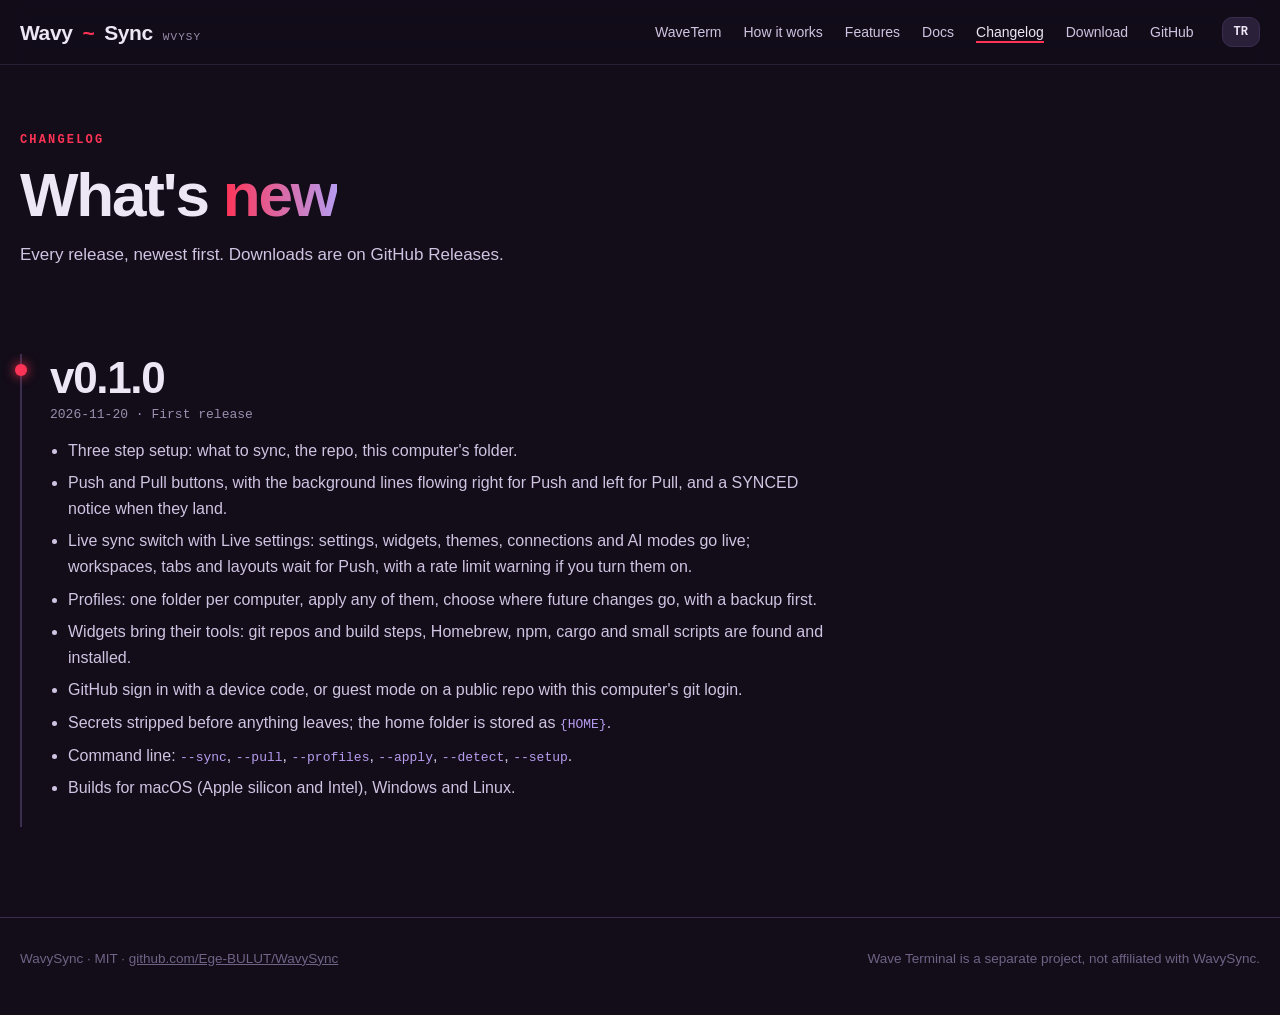
==== site/changelog/index.html @ 3834f9b3 "Site: WaveTerm, Features, Download, Docs and Changelog pages; What is WaveTerm expander; editor page" ====
<!doctype html>
<html lang="en">
<head>
<meta charset="utf-8">
<meta name="viewport" content="width=device-width, initial-scale=1">
<title>Changelog · WavySync</title>
<meta name="description" content="What changed in each WavySync release.">
<meta property="og:title" content="Changelog · WavySync">
<meta property="og:description" content="What changed in each WavySync release.">
<meta property="og:image" content="https://wavysync.vercel.app/main.png">
<meta name="theme-color" content="#120d19">
<link rel="icon" href="data:image/svg+xml,%3Csvg xmlns='http://www.w3.org/2000/svg' viewBox='0 0 32 32'%3E%3Crect width='32' height='32' rx='8' fill='%23120d19'/%3E%3Cpath d='M5 19c4-8 8-8 11-3s7 5 11-3' fill='none' stroke='%23ff3355' stroke-width='3.5' stroke-linecap='round'/%3E%3C/svg%3E">
<link rel="stylesheet" href="../site.css">
</head>
<body>

<nav>
  <div class="wrap">
    <a class="brand" href="../">Wavy<b>~</b>Sync <small>WVYSY</small></a>
    <div class="links">
      <a href="../waveterm/" data-i="nav.wt">WaveTerm</a>
      <a href="../#how" class="opt" data-i="nav.how">How it works</a>
      <a href="../features/" data-i="nav.features">Features</a>
      <a href="../docs/" data-i="nav.docs">Docs</a>
      <a href="../changelog/" class="opt on" data-i="nav.changelog">Changelog</a>
      <a href="../download/" data-i="nav.download">Download</a>
      <a href="https://github.com/Ege-BULUT/WavySync" class="opt">GitHub</a>
    </div>
    <button class="btn lang" id="lang" aria-label="Language">TR</button>
  </div>
</nav>

<header class="page-head">
  <div class="wrap">
    <span class="caps" data-i="cl.k">Changelog</span>
    <h1 data-i="cl.h">What's <em>new</em></h1>
    <p class="sub" data-i="cl.p">Every release, newest first. Downloads are on GitHub Releases.</p>
  </div>
</header>

<section>
  <div class="wrap">
    <div class="release reveal">
      <h2><a href="https://github.com/Ege-BULUT/WavySync/releases/tag/v0.1.0" style="text-decoration:none">v0.1.0</a></h2>
      <div class="date">2026-11-20 · <span data-i="cl.first">First release</span></div>
      <ul data-l="en">
        <li>Three step setup: what to sync, the repo, this computer's folder.</li>
        <li>Push and Pull buttons, with the background lines flowing right for Push and left for Pull, and a SYNCED notice when they land.</li>
        <li>Live sync switch with Live settings: settings, widgets, themes, connections and AI modes go live; workspaces, tabs and layouts wait for Push, with a rate limit warning if you turn them on.</li>
        <li>Profiles: one folder per computer, apply any of them, choose where future changes go, with a backup first.</li>
        <li>Widgets bring their tools: git repos and build steps, Homebrew, npm, cargo and small scripts are found and installed.</li>
        <li>GitHub sign in with a device code, or guest mode on a public repo with this computer's git login.</li>
        <li>Secrets stripped before anything leaves; the home folder is stored as <code>{HOME}</code>.</li>
        <li>Command line: <code>--sync</code>, <code>--pull</code>, <code>--profiles</code>, <code>--apply</code>, <code>--detect</code>, <code>--setup</code>.</li>
        <li>Builds for macOS (Apple silicon and Intel), Windows and Linux.</li>
      </ul>
      <ul data-l="tr">
        <li>Üç adımlı kurulum: ne senkronlansın, depo, bu bilgisayarın klasörü.</li>
        <li>Push ve Pull butonları: Push'ta arka plan çizgileri sağa, Pull'da sola akar; iş bitince SYNCED bildirimi çıkar.</li>
        <li>Canlı senkron anahtarı ve Canlı ayarlar: ayarlar, widget'lar, temalar, bağlantılar ve AI modları canlı gider; çalışma alanları, sekmeler ve düzenler Push'u bekler, açmak istersen hız limiti uyarısı çıkar.</li>
        <li>Profiller: her bilgisayara bir klasör, herhangi birini uygula, değişikliklerin nereye gideceğini seç; önce yedek alınır.</li>
        <li>Widget'lar araçlarıyla gelir: git depoları ve derleme adımları, Homebrew, npm, cargo ve küçük betikler bulunur ve kurulur.</li>
        <li>Cihaz koduyla GitHub girişi ya da bu bilgisayarın git girişiyle public bir depoda misafir modu.</li>
        <li>Bir şey çıkmadan önce gizli bilgiler ayıklanır; ev klasörü <code>{HOME}</code> olarak saklanır.</li>
        <li>Komut satırı: <code>--sync</code>, <code>--pull</code>, <code>--profiles</code>, <code>--apply</code>, <code>--detect</code>, <code>--setup</code>.</li>
        <li>macOS (Apple silicon ve Intel), Windows ve Linux için derlemeler.</li>
      </ul>
    </div>
  </div>
</section>

<footer>
  <div class="wrap">
    <span>WavySync · MIT · <a href="https://github.com/Ege-BULUT/WavySync">github.com/Ege-BULUT/WavySync</a></span>
    <span data-i="foot">Wave Terminal is a separate project, not affiliated with WavySync.</span>
  </div>
</footer>

<script src="../site.js"></script>
</body>
</html>
---- site/site.css ----
:root {
  --bg: #120d19; --bg2: #17111f; --panel: #1f172b; --panel2: #2a2039; --edge: #3a2d4f;
  --violet: #6b5590; --lilac: #b79cf0; --red: #cf0a2c; --red2: #ff3355;
  --ink: #ede6f5; --soft: #cfc4e2; --muted: #9a8fae; --dim: #6f6386; --ok: #4fd18b;
  --mono: ui-monospace, "SF Mono", "JetBrains Mono", "Cascadia Mono", Menlo, Consolas, monospace;
  --sans: Inter, ui-sans-serif, -apple-system, BlinkMacSystemFont, "Segoe UI", Roboto, Helvetica, Arial, sans-serif;
  --wrap: min(1240px, calc(100vw - 32px));
}
* { box-sizing: border-box; }
html { scroll-behavior: smooth; }
body { margin: 0; background: var(--bg); color: var(--ink); font: 16px/1.6 var(--sans); overflow-x: hidden; }
a { color: inherit; }
img { height: auto; }
.wrap { width: var(--wrap); margin: 0 auto; }
.mono { font-family: var(--mono); }
.caps { font: 700 12px/1 var(--mono); letter-spacing: .18em; text-transform: uppercase; color: var(--red2); }

/* nav */
nav { position: sticky; top: 0; z-index: 20; backdrop-filter: blur(14px); background: rgba(18, 13, 25, .72); border-bottom: 1px solid rgba(58, 45, 79, .6); }
nav .wrap { display: flex; align-items: center; gap: 28px; height: 64px; }
.brand { font: 800 21px/1 var(--sans); text-decoration: none; letter-spacing: -.02em; display: flex; align-items: baseline; gap: 10px; }
.brand b { color: var(--red2); font-weight: 800; }
.brand small { font: 500 11px var(--mono); color: var(--muted); letter-spacing: .1em; }
nav .links { display: flex; gap: 22px; margin-left: auto; font-size: 14px; color: var(--soft); }
nav .links a { text-decoration: none; }
nav .links a:hover { color: var(--ink); }
.btn { display: inline-flex; align-items: center; gap: 8px; padding: 10px 16px; border-radius: 10px; font: 600 14px var(--sans); text-decoration: none; border: 1px solid var(--edge); background: var(--panel2); color: var(--ink); cursor: pointer; transition: background .2s, transform .2s; }
.btn:hover { background: var(--edge); transform: translateY(-1px); }
.btn.red { background: var(--red); border-color: var(--red); }
.btn.red:hover { background: var(--red2); border-color: var(--red2); }
.lang { padding: 7px 11px; font: 700 12px var(--mono); }

/* hero */
.hero { position: relative; padding: 56px 0 40px; }
.hero svg.bg { position: absolute; inset: 0; width: 100%; height: 100%; pointer-events: none; }
.tilde-fill { fill: var(--bg2); stroke: var(--edge); stroke-width: 1.5; }
.swift { fill: none; stroke-linecap: round; }
.swift.base { stroke: rgba(207, 10, 44, .28); stroke-width: 1.2; }
.swift.a { stroke: var(--red2); stroke-width: 3; stroke-dasharray: 260 2400; animation: flow 4.2s linear infinite; }
.swift.b { stroke: var(--lilac); stroke-width: 1.6; stroke-dasharray: 120 2400; animation: flow 5.6s linear infinite reverse; opacity: .7; }
.swift.c { stroke: var(--red); stroke-width: 2; stroke-dasharray: 80 1400; animation: flow 3.1s linear infinite; }
@keyframes flow { from { stroke-dashoffset: 2600; } to { stroke-dashoffset: 0; } }
.hero-grid { position: relative; display: grid; grid-template-columns: 1.05fr 1fr; gap: 40px; align-items: center; }
.logo { width: 100%; max-width: 640px; display: block; filter: drop-shadow(0 30px 60px rgba(207, 10, 44, .18)); border-radius: 20px; }
h1 { font: 800 clamp(36px, 5vw, 62px)/1.04 var(--sans); letter-spacing: -.035em; margin: 34px 0 18px; }
h1 em, h2 em { font-style: normal; background: linear-gradient(90deg, var(--red2), var(--lilac), var(--red2)) 0 0 / 200% 100%; -webkit-background-clip: text; background-clip: text; color: transparent; animation: shift 6s linear infinite; }
@keyframes shift { to { background-position: -200% 0; } }
.lead { font-size: 18px; color: var(--soft); max-width: 560px; margin: 0 0 28px; }
.cta { display: flex; gap: 12px; flex-wrap: wrap; }
.shot { position: relative; transform: perspective(1400px) rotateY(-9deg) rotateX(4deg); animation: float 7s ease-in-out infinite; }
.shot img { width: 118%; max-width: none; margin-left: -6%; display: block; filter: drop-shadow(0 40px 70px rgba(0, 0, 0, .55)); }
@keyframes float { 0%, 100% { transform: perspective(1400px) rotateY(-9deg) rotateX(4deg) translateY(0); } 50% { transform: perspective(1400px) rotateY(-7deg) rotateX(3deg) translateY(-12px); } }
.ticker { margin-top: 30px; display: flex; gap: 22px; flex-wrap: wrap; font: 500 12px var(--mono); color: var(--dim); letter-spacing: .08em; }
.ticker span b { color: var(--ok); font-weight: 700; }

/* sections */
section { padding: 90px 0; position: relative; }
h2 { font: 800 clamp(30px, 3.6vw, 44px)/1.1 var(--sans); letter-spacing: -.03em; margin: 12px 0 14px; }
.sub { color: var(--soft); max-width: 640px; margin: 0 0 40px; font-size: 17px; }
h2:not(:has(+ .sub)) { margin-bottom: 40px; }
.divider { display: block; width: 100%; height: 70px; }
.divider path { fill: none; stroke: var(--edge); stroke-width: 1.5; }
.divider .run { stroke: var(--red2); stroke-width: 2.5; stroke-dasharray: 140 3000; animation: flow 5s linear infinite; }

/* diagrams */
.stage { background: linear-gradient(180deg, var(--bg2), var(--bg)); border: 1px solid var(--edge); border-radius: 28px; padding: 28px; position: relative; overflow: hidden; }
.stage + .stage { margin-top: 26px; }
.stage-head { display: flex; align-items: baseline; gap: 14px; margin-bottom: 8px; flex-wrap: wrap; }
.stage-head h3 { font: 700 21px var(--sans); margin: 0; letter-spacing: -.01em; }
.stage-head p { margin: 0; color: var(--muted); font-size: 15px; }
.stage svg { width: 100%; height: auto; display: block; }
.node rect { fill: var(--panel); stroke: var(--edge); stroke-width: 1.5; }
.node .t { fill: var(--ink); font: 600 15px var(--sans); }
.node .s { fill: var(--muted); font: 500 12px var(--mono); }
.node.repo rect { fill: #221530; stroke: var(--red); stroke-width: 2; }
.node .scr { fill: var(--bg); stroke: var(--edge); }
.wire { fill: none; stroke: var(--edge); stroke-width: 2; }
.wire.hot { stroke: url(#wireGrad); stroke-width: 2.5; stroke-dasharray: 8 10; animation: dash 1.2s linear infinite; }
@keyframes dash { to { stroke-dashoffset: -36; } }
.pkt { fill: var(--red2); filter: drop-shadow(0 0 6px var(--red2)); }
.pkt.v { fill: var(--lilac); filter: drop-shadow(0 0 6px var(--lilac)); }
.folder { font: 500 12.5px var(--mono); fill: var(--soft); }
.folder.on { animation: blink 3s ease-in-out infinite; }
@keyframes blink { 0%, 100% { fill: var(--soft); } 12% { fill: var(--red2); } 30% { fill: var(--soft); } }

/* apply pipeline */
.steps { display: grid; grid-template-columns: repeat(5, 1fr); gap: 14px; margin-top: 46px; position: relative; }
.step { background: var(--panel); border: 1px solid var(--edge); border-radius: 16px; padding: 16px; position: relative; z-index: 1; animation: lit 10s infinite; }
.step:nth-child(1) { animation-delay: 0s; } .step:nth-child(2) { animation-delay: 2s; } .step:nth-child(3) { animation-delay: 4s; } .step:nth-child(4) { animation-delay: 6s; } .step:nth-child(5) { animation-delay: 8s; }
@keyframes lit { 0%, 18% { z-index: 3; border-color: var(--red); box-shadow: 0 0 0 1px var(--red), 0 14px 40px rgba(207, 10, 44, .25); transform: translateY(-4px); } 24%, 100% { z-index: 1; border-color: var(--edge); box-shadow: none; transform: none; } }
.step .n { font: 700 12px var(--mono); color: var(--red2); letter-spacing: .12em; }
.step h4 { margin: 8px 0 6px; font: 700 16px var(--sans); }
.step p { margin: 0; color: var(--muted); font-size: 13.5px; line-height: 1.5; }
.step .ic { width: 36px; height: 36px; border-radius: 10px; background: var(--panel2); display: grid; place-items: center; margin-bottom: 10px; }
.step .ic svg { width: 20px; height: 20px; stroke: var(--lilac); fill: none; stroke-width: 1.8; stroke-linecap: round; stroke-linejoin: round; }
.rail { position: absolute; left: 0; right: 0; top: -36px; height: 28px; z-index: 4; pointer-events: none; }
.rail svg { width: 100%; height: 28px; display: block; overflow: visible; }

/* widget deps */
.deps { display: grid; grid-template-columns: 260px 1fr; gap: 26px; align-items: center; margin-top: 18px; }
.wcard { background: var(--panel); border: 1px solid var(--edge); border-radius: 18px; padding: 18px; }
.wcard .row { display: flex; align-items: center; gap: 10px; padding: 7px 0; font-size: 14.5px; }
.chk { width: 16px; height: 16px; border-radius: 4px; background: var(--red); display: grid; place-items: center; color: #fff; font-size: 11px; font-weight: 800; flex: none; }
.chips { display: flex; flex-direction: column; gap: 12px; }
.chip { display: flex; align-items: center; gap: 12px; background: var(--panel); border: 1px solid var(--edge); border-radius: 14px; padding: 12px 16px; font: 500 13.5px var(--mono); color: var(--soft); opacity: 0; transform: translateX(-24px); animation: chipIn 9s infinite; }
.chip:nth-child(2) { animation-delay: .5s; } .chip:nth-child(3) { animation-delay: 1s; } .chip:nth-child(4) { animation-delay: 1.5s; }
.chip b { color: var(--ink); font-weight: 700; min-width: 64px; }
.chip .ok { margin-left: auto; color: var(--ok); opacity: 0; animation: okIn 9s infinite; animation-delay: inherit; }
@keyframes chipIn { 0% { opacity: 0; transform: translateX(-24px); } 8%, 82% { opacity: 1; transform: none; } 92%, 100% { opacity: 0; transform: translateX(12px); } }
@keyframes okIn { 0%, 30% { opacity: 0; } 38%, 82% { opacity: 1; } 92%, 100% { opacity: 0; } }

/* features */
.grid { display: grid; grid-template-columns: repeat(3, 1fr); gap: 16px; }
.card { background: var(--bg2); border: 1px solid var(--edge); border-radius: 20px; padding: 22px; position: relative; overflow: hidden; transition: border-color .25s, transform .25s; }
.card:hover { border-color: var(--violet); transform: translateY(-3px); }
.card::after { content: ""; position: absolute; right: -40px; top: -40px; width: 120px; height: 120px; border-radius: 50%; background: radial-gradient(circle, rgba(207, 10, 44, .18), transparent 70%); }
.card h3 { margin: 0 0 8px; font: 700 18px var(--sans); }
.card p { margin: 0; color: var(--muted); font-size: 14.5px; }
.card .k { font: 700 11px var(--mono); color: var(--lilac); letter-spacing: .14em; display: block; margin-bottom: 12px; }

/* gallery */
.gallery { display: grid; grid-template-columns: 1fr 1fr; gap: 18px; }
.gallery figure { margin: 0; background: radial-gradient(ellipse at 50% 40%, #2a1d3a, var(--bg) 70%); border: 1px solid var(--edge); border-radius: 22px; padding: 16px 6px 12px; }
.gallery img { width: 100%; display: block; }
.gallery figcaption { text-align: center; color: var(--muted); font-size: 14px; margin-top: 4px; }

/* layout + download */
.split { display: grid; grid-template-columns: 1fr 1fr; gap: 26px; align-items: start; }
pre.tree { margin: 0; background: var(--bg2); border: 1px solid var(--edge); border-radius: 20px; padding: 22px; font: 500 13.5px/1.75 var(--mono); color: var(--soft); overflow-x: auto; }
pre.tree .c { color: var(--dim); }
pre.tree .r { color: var(--red2); }
.never { background: var(--bg2); border: 1px solid var(--edge); border-radius: 20px; padding: 22px; }
.never h3 { margin: 0 0 10px; font: 700 18px var(--sans); }
.never ul { margin: 0; padding-left: 18px; color: var(--muted); font-size: 14.5px; }
.never li { margin: 6px 0; }
.never code, .dl code { font: 500 13px var(--mono); color: var(--lilac); }
.dl { display: grid; grid-template-columns: repeat(4, 1fr); gap: 14px; }
.os { background: var(--bg2); border: 1px solid var(--edge); border-radius: 18px; padding: 20px; text-decoration: none; display: flex; flex-direction: column; gap: 6px; transition: border-color .2s, transform .2s; }
.os:hover { border-color: var(--red); transform: translateY(-3px); }
.os b { font: 700 17px var(--sans); }
.os span { color: var(--muted); font: 500 12.5px var(--mono); }
.os i { font-style: normal; color: var(--red2); font: 700 13px var(--sans); margin-top: 8px; }
.note { color: var(--muted); font-size: 14px; margin-top: 18px; }
footer { border-top: 1px solid var(--edge); padding: 30px 0 46px; color: var(--dim); font-size: 13.5px; }
footer .wrap { display: flex; gap: 20px; flex-wrap: wrap; justify-content: space-between; }

.hero-grid > *, .split > *, .deps > *, .grid > *, .gallery > * { min-width: 0; }
.reveal { opacity: 0; transform: translateY(26px); transition: opacity .8s ease, transform .8s ease; }
.reveal.in { opacity: 1; transform: none; }

@media (max-width: 980px) {
  .hero-grid, .split, .deps { grid-template-columns: 1fr; }
  .shot img { width: 100%; margin: 0; }
  .never { margin-top: 0 !important; }
  .grid { grid-template-columns: 1fr 1fr; }
  .steps { grid-template-columns: 1fr 1fr; }
  .dl { grid-template-columns: 1fr 1fr; }
  nav .links a.opt { display: none; }
}
@media (max-width: 620px) {
  .grid, .gallery, .steps, .dl { grid-template-columns: 1fr; }
  .stage { padding: 18px; border-radius: 20px; }
  section { padding: 60px 0; }
  nav .links { gap: 14px; }
  .brand small { display: none; }
  .rail { display: none; }
}
@media (prefers-reduced-motion: reduce) {
  *, *::before, *::after { animation: none !important; transition: none !important; }
  .reveal { opacity: 1; transform: none; }
  .chip, .chip .ok { opacity: 1; transform: none; }
}

/* pages */
nav .links { min-width: 0; overflow-x: auto; white-space: nowrap; scrollbar-width: none; }
nav .links::-webkit-scrollbar { display: none; }
nav .links a.on { color: var(--ink); box-shadow: inset 0 -2px 0 var(--red2); }
.page-head { padding: 60px 0 0; }
.page-head h1 { margin: 12px 0 14px; }
.page-head + section { padding-top: 46px; }
.more { display: inline-block; margin-top: 26px; color: var(--red2); font-weight: 600; text-decoration: none; }
.more:hover { text-decoration: underline; }
html[lang="tr"] [data-l="en"], html:not([lang="tr"]) [data-l="tr"] { display: none !important; }

/* WaveTerm */
#waveterm { padding-bottom: 0; }
details.wt { background: linear-gradient(180deg, var(--bg2), var(--bg)); border: 1px solid var(--edge); border-radius: 24px; }
details.wt > summary { list-style: none; cursor: pointer; padding: 22px 26px; display: flex; align-items: center; gap: 14px; font: 700 21px var(--sans); }
details.wt > summary::-webkit-details-marker { display: none; }
details.wt > summary::after { content: "+"; margin-left: auto; font: 700 24px var(--mono); color: var(--red2); transition: transform .25s; }
details.wt[open] > summary::after { transform: rotate(45deg); }
details.wt > summary:hover { color: var(--lilac); }
.wt-body { padding: 0 26px 26px; }
blockquote.src { margin: 0 0 16px; padding: 16px 20px; border-left: 3px solid var(--red2); background: var(--panel); border-radius: 0 14px 14px 0; color: var(--soft); }
blockquote.src p { margin: 0 0 10px; }
blockquote.src cite { display: block; font: 500 12px var(--mono); color: var(--dim); font-style: normal; }
.linkrow { display: flex; flex-wrap: wrap; gap: 10px; margin: 20px 0 10px; }
.rel { color: var(--muted); font: 500 13px/1.6 var(--mono); margin: 6px 0; }
.rel a { color: var(--lilac); }
.wt-shot { margin: 20px 0 0; }
.wt-shot img { width: 100%; display: block; border-radius: 14px; border: 1px solid var(--edge); }
h3.sec { font: 700 22px var(--sans); margin: 36px 0 4px; }
.wt-feats { display: grid; grid-template-columns: 1fr 1fr; gap: 16px; margin-top: 16px; }
.wt-feats figure { margin: 0; background: var(--bg2); border: 1px solid var(--edge); border-radius: 18px; overflow: hidden; }
.wt-feats img { width: 100%; aspect-ratio: 16 / 10; object-fit: cover; object-position: top left; display: block; }
.wt-feats figcaption { padding: 14px 16px; font-size: 14.5px; color: var(--muted); }
.wt-feats figcaption b { display: block; color: var(--ink); font-size: 16px; margin-bottom: 4px; }
ul.keyf { columns: 2; column-gap: 34px; color: var(--soft); font-size: 14.5px; padding-left: 18px; margin: 14px 0; }
ul.keyf li { margin: 0 0 8px; break-inside: avoid; }

/* feature rows */
.frow { display: grid; grid-template-columns: 1fr 1.2fr; gap: 40px; align-items: center; padding: 34px 0; border-bottom: 1px solid rgba(58, 45, 79, .5); }
.frow:nth-child(even) > img { order: -1; }
.frow h3 { font: 800 26px/1.2 var(--sans); letter-spacing: -.02em; margin: 8px 0 10px; }
.frow p { color: var(--soft); margin: 0; }
.frow img { width: 100%; display: block; }

/* docs */
.doc { display: grid; grid-template-columns: 210px 1fr; gap: 44px; align-items: start; }
.toc { position: sticky; top: 90px; }
.toc-list { display: flex; flex-direction: column; gap: 9px; font-size: 14px; }
.toc a { color: var(--muted); text-decoration: none; }
.toc a:hover { color: var(--ink); }
.prose { max-width: 800px; color: var(--soft); min-width: 0; }
.prose h2 { color: var(--ink); font-size: 28px; margin: 50px 0 12px; scroll-margin-top: 84px; }
.prose > div > h2:first-child { margin-top: 0; }
.prose h3 { color: var(--ink); font: 700 18px var(--sans); margin: 26px 0 8px; }
.prose code { font: 500 13.5px var(--mono); color: var(--lilac); }
.prose pre { background: var(--bg2); border: 1px solid var(--edge); border-radius: 14px; padding: 16px 18px; overflow-x: auto; font: 500 13.5px/1.7 var(--mono); color: var(--soft); }
.prose pre code { color: inherit; }
.prose table { border-collapse: collapse; width: 100%; font-size: 14.5px; }
.prose td, .prose th { border-bottom: 1px solid var(--edge); padding: 9px 10px; text-align: left; vertical-align: top; }
.prose a { color: var(--red2); }
.prose li { margin: 5px 0; }

/* changelog */
.release { border-left: 2px solid var(--edge); padding: 0 0 10px 28px; position: relative; max-width: 820px; }
.release::before { content: ""; position: absolute; left: -7px; top: 10px; width: 12px; height: 12px; border-radius: 50%; background: var(--red2); box-shadow: 0 0 12px var(--red2); }
.release h2 { margin: 0 0 4px; }
.release .date { font: 500 13px var(--mono); color: var(--muted); }
.release ul { color: var(--soft); padding-left: 18px; }
.release li { margin: 7px 0; }
.release code { font: 500 13px var(--mono); color: var(--lilac); }

.frow > *, .doc > *, .wt-feats > * { min-width: 0; }
@media (max-width: 980px) {
  .frow, .doc { grid-template-columns: 1fr; }
  .frow:nth-child(even) > img { order: 0; }
  .toc { position: static; }
  .toc-list { flex-direction: row; flex-wrap: wrap; gap: 8px 16px; }
}
@media (max-width: 620px) {
  .wt-feats { grid-template-columns: 1fr; }
  ul.keyf { columns: 1; }
  details.wt > summary { padding: 18px; font-size: 18px; }
  .wt-body { padding: 0 18px 18px; }
}
.prose code { overflow-wrap: anywhere; }
.prose pre code { overflow-wrap: normal; }
@media (max-width: 620px) { .prose table { display: block; overflow-x: auto; } }
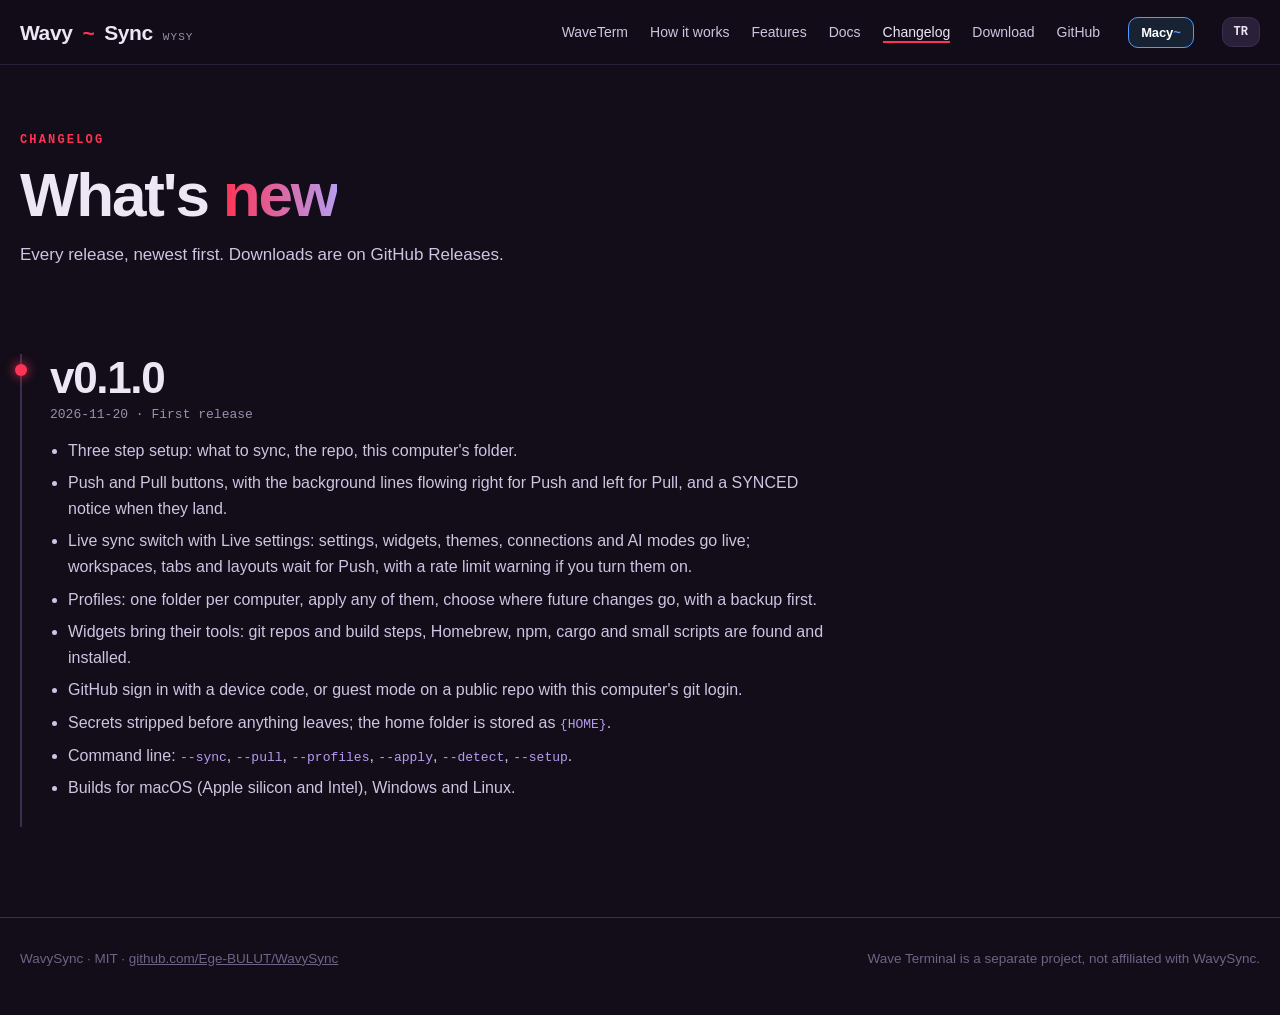
==== commit 99ad102f: "Site: WYSY logo, /macy page and a Macy button in the navbar The logo and the brand read WYSY. /macy " ====
--- a/site/changelog/index.html
+++ b/site/changelog/index.html
@@ -4,11 +4,26 @@
 <meta charset="utf-8">
 <meta name="viewport" content="width=device-width, initial-scale=1">
 <title>Changelog · WavySync</title>
-<meta name="description" content="What changed in each WavySync release.">
+<meta name="description" content="Every WavySync release and what changed, newest first.">
+<link rel="canonical" href="https://wavysync.vercel.app/changelog/">
+<meta name="google-site-verification" content="s66rd8O_x1saL6PLGpSpIPeHmGazHyTo27NTPkK-GJg">
+<meta property="og:type" content="website">
+<meta property="og:site_name" content="WavySync">
+<meta property="og:url" content="https://wavysync.vercel.app/changelog/">
 <meta property="og:title" content="Changelog · WavySync">
-<meta property="og:description" content="What changed in each WavySync release.">
-<meta property="og:image" content="https://wavysync.vercel.app/main.png">
+<meta property="og:description" content="Every WavySync release and what changed, newest first.">
+<meta property="og:image" content="https://wavysync.vercel.app/og.png">
+<meta property="og:image:width" content="1200">
+<meta property="og:image:height" content="630">
+<meta name="twitter:card" content="summary_large_image">
+<meta name="twitter:title" content="Changelog · WavySync">
+<meta name="twitter:description" content="Every WavySync release and what changed, newest first.">
+<meta name="twitter:image" content="https://wavysync.vercel.app/og.png">
 <meta name="theme-color" content="#120d19">
+<link rel="alternate" hreflang="en" href="https://wavysync.vercel.app/changelog/">
+<link rel="alternate" hreflang="tr" href="https://wavysync.vercel.app/tr/changelog/">
+<link rel="alternate" hreflang="x-default" href="https://wavysync.vercel.app/changelog/">
+<meta property="og:locale" content="en_US">
 <link rel="icon" href="data:image/svg+xml,%3Csvg xmlns='http://www.w3.org/2000/svg' viewBox='0 0 32 32'%3E%3Crect width='32' height='32' rx='8' fill='%23120d19'/%3E%3Cpath d='M5 19c4-8 8-8 11-3s7 5 11-3' fill='none' stroke='%23ff3355' stroke-width='3.5' stroke-linecap='round'/%3E%3C/svg%3E">
 <link rel="stylesheet" href="../site.css">
 </head>
@@ -16,7 +31,7 @@
 
 <nav>
   <div class="wrap">
-    <a class="brand" href="../">Wavy<b>~</b>Sync <small>WVYSY</small></a>
+    <a class="brand" href="../">Wavy<b>~</b>Sync <small>WYSY</small></a>
     <div class="links">
       <a href="../waveterm/" data-i="nav.wt">WaveTerm</a>
       <a href="../#how" class="opt" data-i="nav.how">How it works</a>
@@ -26,6 +41,7 @@
       <a href="../download/" data-i="nav.download">Download</a>
       <a href="https://github.com/Ege-BULUT/WavySync" class="opt">GitHub</a>
     </div>
+    <a class="twin-nav to-macy" href="../macy/" title="MacySync, the twin app">Macy<b>~</b></a>
     <button class="btn lang" id="lang" aria-label="Language">TR</button>
   </div>
 </nav>
--- a/site/site.css
+++ b/site/site.css
@@ -258,3 +258,33 @@
 .prose code { overflow-wrap: anywhere; }
 .prose pre code { overflow-wrap: normal; }
 @media (max-width: 620px) { .prose table { display: block; overflow-x: auto; } }
+
+/* twin sites: the navbar button and the 3D card that leads to the other site (same block on both sites) */
+.to-wavy { --a: #ff3355; --a2: #b79cf0; --t-bg: #120d19; --t-panel: #221a30; --t-edge: #3a2d4f; }
+.to-macy { --a: #4c9dff; --a2: #c3ccd8; --t-bg: #0a0e14; --t-panel: #172233; --t-edge: #2a3749; }
+.twin-nav { display: inline-flex; align-items: baseline; padding: 7px 12px; border-radius: 10px; font: 800 13px var(--sans); letter-spacing: -.01em; text-decoration: none; color: #fff; background: var(--t-panel); border: 1px solid var(--a); box-shadow: 0 0 0 0 var(--a); transition: box-shadow .3s, transform .2s; flex: none; }
+.twin-nav b { color: var(--a); }
+.twin-nav:hover { transform: translateY(-1px); box-shadow: 0 0 18px -2px var(--a); }
+.twin-stage { perspective: 1500px; padding: 8px 0 40px; }
+.twin { --rx: 0deg; --ry: 0deg; --mx: 50%; --my: 30%; --lift: 0px; position: relative; display: grid; grid-template-columns: 1.25fr 1fr; gap: 34px; align-items: center; max-width: 1080px; margin: 0 auto; padding: 30px; border-radius: 30px; text-decoration: none; color: #eef2f7; background: linear-gradient(155deg, var(--t-panel), var(--t-bg) 70%); border: 1px solid var(--t-edge); transform-style: preserve-3d; transform: rotateX(var(--rx)) rotateY(var(--ry)) translateZ(var(--lift)); transition: transform .45s cubic-bezier(.2, .8, .2, 1), border-color .35s, box-shadow .35s; box-shadow: 0 40px 90px -30px rgba(0, 0, 0, .8); animation: bob3d 8s ease-in-out infinite; }
+@keyframes bob3d { 0%, 100% { rotate: y -2.5deg; translate: 0 0; } 50% { rotate: y 2.5deg; translate: 0 -10px; } }
+.twin::before, .twin::after { content: ""; position: absolute; inset: 0; border-radius: inherit; pointer-events: none; }
+.twin::before { background: radial-gradient(520px circle at var(--mx) var(--my), color-mix(in srgb, var(--a) 30%, transparent), transparent 60%); opacity: .35; transition: opacity .35s; }
+.twin::after { background: linear-gradient(105deg, transparent 38%, rgba(255, 255, 255, .13) 50%, transparent 62%) 160% 0 / 250% 100% no-repeat; }
+.twin:hover { --lift: 30px; border-color: var(--a); box-shadow: 0 50px 110px -30px rgba(0, 0, 0, .85), 0 0 60px -12px var(--a); animation-play-state: paused; }
+.twin:hover::before { opacity: 1; }
+.twin:hover::after { animation: sheen3d 1.6s ease; }
+@keyframes sheen3d { from { background-position: 160% 0; } to { background-position: -60% 0; } }
+.twin > * { transform: translateZ(40px); }
+.twin img { width: 100%; display: block; transform: translateZ(70px); filter: drop-shadow(0 30px 40px rgba(0, 0, 0, .6)); }
+.twin .tn { font: 800 clamp(30px, 4vw, 46px)/1 var(--sans); letter-spacing: -.03em; margin: 0 0 6px; }
+.twin .tn b { color: var(--a); }
+.twin .tk { font: 700 12px var(--mono); letter-spacing: .18em; color: var(--a); text-transform: uppercase; }
+.twin .tl { color: var(--a2); margin: 10px 0 18px; font-size: 16px; }
+.twin ul { list-style: none; margin: 0 0 22px; padding: 0; display: grid; gap: 10px; font-size: 15px; color: #d3dae4; }
+.twin li { display: flex; gap: 10px; align-items: baseline; }
+.twin li::before { content: "~"; color: var(--a); font: 800 18px/1 var(--mono); flex: none; }
+.twin .tgo { display: inline-flex; align-items: center; gap: 10px; padding: 12px 18px; border-radius: 12px; background: var(--a); color: #fff; font: 700 15px var(--sans); box-shadow: 0 10px 30px -8px var(--a); }
+.twin:hover .tgo { gap: 16px; }
+@media (max-width: 860px) { .twin { grid-template-columns: 1fr; padding: 20px; } .twin img { transform: translateZ(40px); } }
+@media (prefers-reduced-motion: reduce) { .twin { animation: none; transform: none; } }
